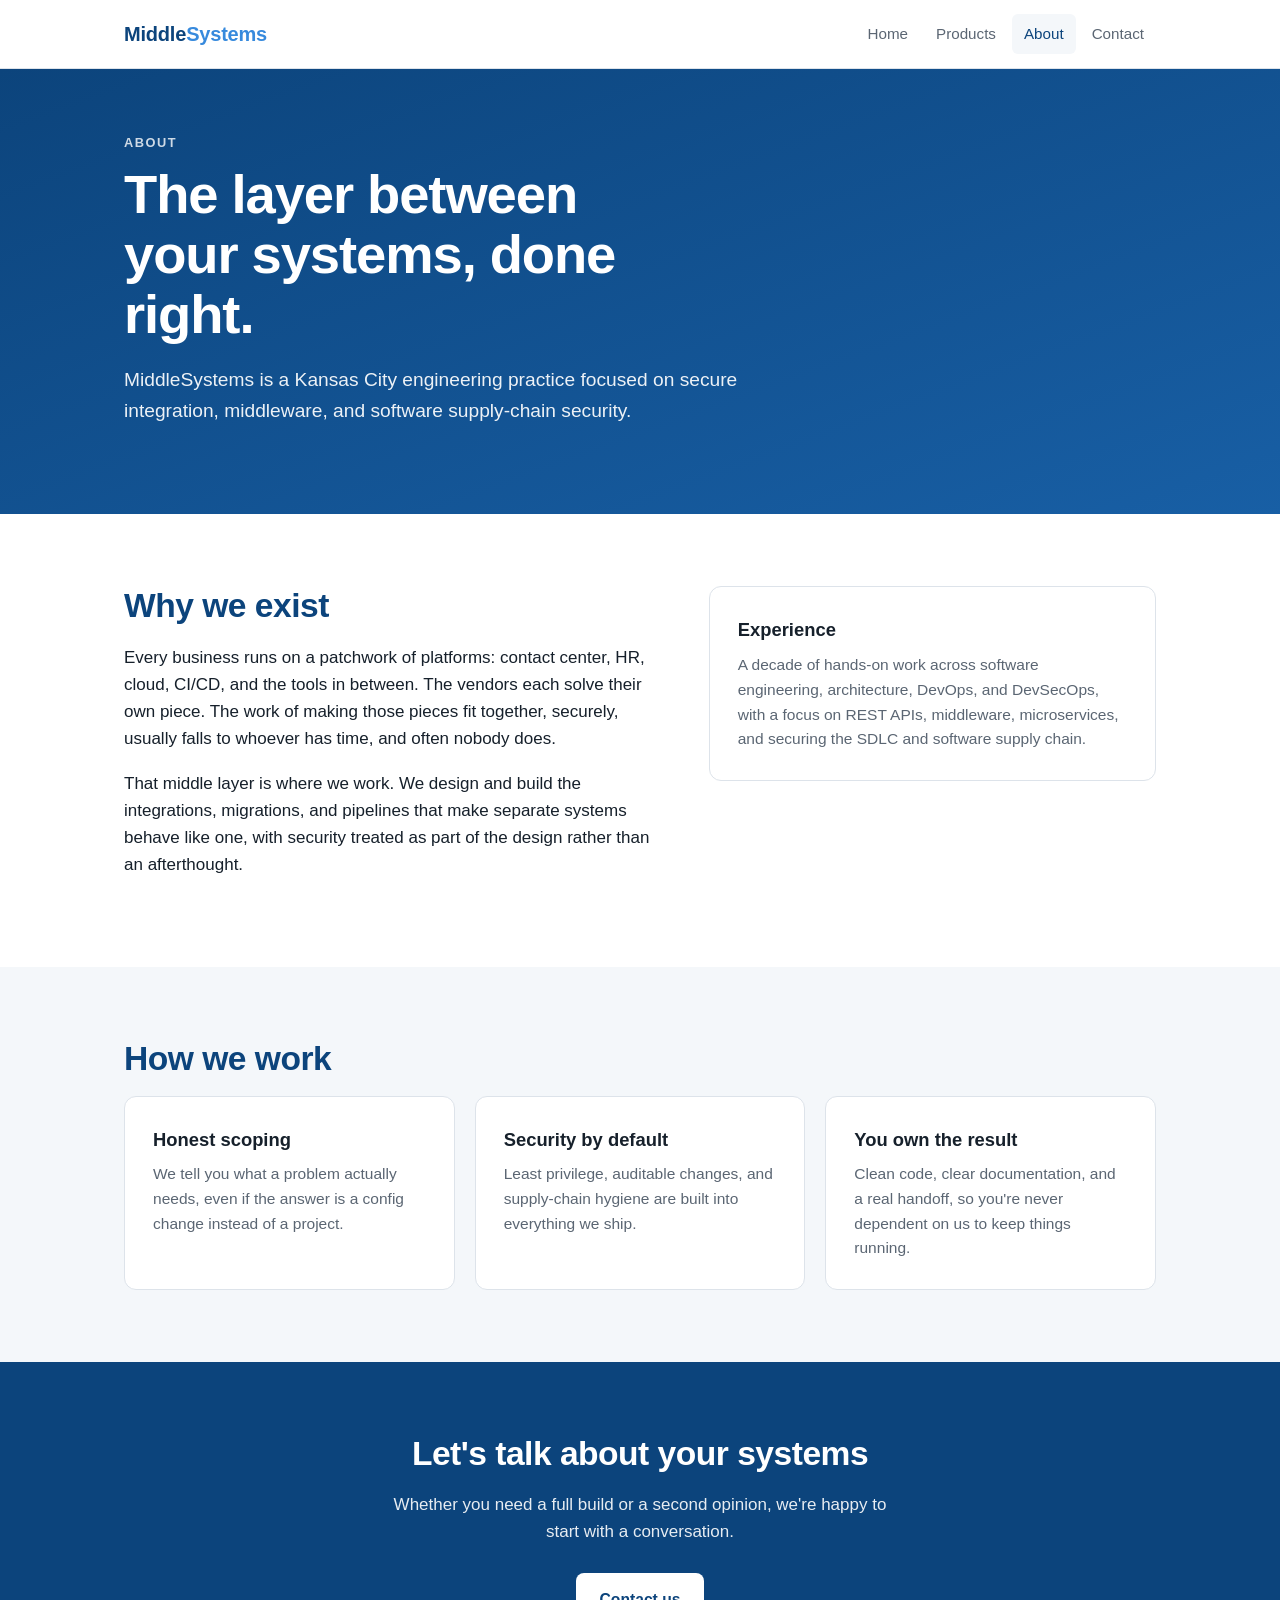
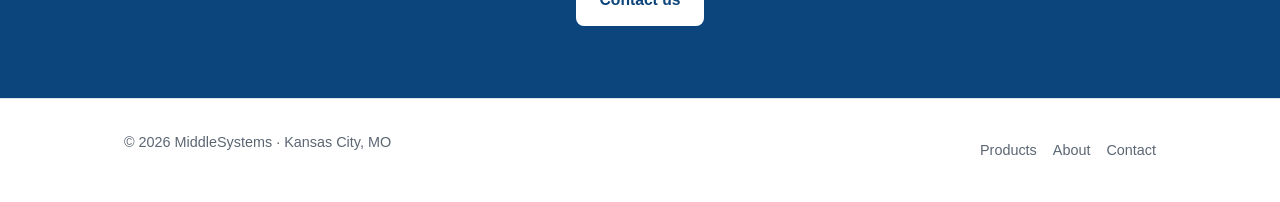
==== about.html @ 0b807412 "Init" ====
<!DOCTYPE html>
<html lang="en">
<head>
  <meta charset="utf-8">
  <meta name="viewport" content="width=device-width, initial-scale=1">
  <title>About | MiddleSystems</title>
  <meta name="description" content="MiddleSystems is a Kansas City engineering firm focused on secure integration, middleware, and software supply-chain security.">
  <link rel="stylesheet" href="styles.css">
  <link rel="icon" href="/favicon.ico" type="image/x-icon">
</head>
<body>
  <header class="site-header">
    <div class="wrap">
      <a class="brand" href="index.html">Middle<span>Systems</span></a>
      <nav class="nav" aria-label="Main">
        <a href="index.html">Home</a>
        <a href="products.html">Products</a>
        <a href="about.html" aria-current="page">About</a>
        <a href="contact.html">Contact</a>
      </nav>
    </div>
  </header>

  <main>
    <section class="hero small">
      <div class="wrap">
        <p class="eyebrow">About</p>
        <h1>The layer between your systems, done right.</h1>
        <p class="lead">MiddleSystems is a Kansas City engineering practice focused on secure integration, middleware, and software supply-chain security.</p>
      </div>
    </section>

    <section>
      <div class="wrap two-col">
        <div>
          <h2>Why we exist</h2>
          <p>Every business runs on a patchwork of platforms: contact center, HR, cloud, CI/CD, and the tools in between. The vendors each solve their own piece. The work of making those pieces fit together, securely, usually falls to whoever has time, and often nobody does.</p>
          <p>That middle layer is where we work. We design and build the integrations, migrations, and pipelines that make separate systems behave like one, with security treated as part of the design rather than an afterthought.</p>
        </div>
        <div class="card">
          <h3>Experience</h3>
          <p>A decade of hands-on work across software engineering, architecture, DevOps, and DevSecOps, with a focus on REST APIs, middleware, microservices, and securing the SDLC and software supply chain.</p>
        </div>
      </div>
    </section>

    <section class="soft">
      <div class="wrap">
        <h2>How we work</h2>
        <div class="grid">
          <div class="card">
            <h3>Honest scoping</h3>
            <p>We tell you what a problem actually needs, even if the answer is a config change instead of a project.</p>
          </div>
          <div class="card">
            <h3>Security by default</h3>
            <p>Least privilege, auditable changes, and supply-chain hygiene are built into everything we ship.</p>
          </div>
          <div class="card">
            <h3>You own the result</h3>
            <p>Clean code, clear documentation, and a real handoff, so you're never dependent on us to keep things running.</p>
          </div>
        </div>
      </div>
    </section>

    <section class="cta-band">
      <div class="wrap">
        <h2>Let's talk about your systems</h2>
        <p>Whether you need a full build or a second opinion, we're happy to start with a conversation.</p>
        <a class="btn btn-light" href="contact.html">Contact us</a>
      </div>
    </section>
  </main>

  <footer class="site-footer">
    <div class="wrap">
      <span>&copy; <span id="yr">2026</span> MiddleSystems &middot; Kansas City, MO</span>
      <span><a href="products.html">Products</a><a href="about.html">About</a><a href="contact.html">Contact</a></span>
    </div>
  </footer>
  <script>document.getElementById('yr').textContent = new Date().getFullYear();</script>
</body>
</html>
---- styles.css ----
:root {
  --navy: #0C447C;
  --blue: #185FA5;
  --accent: #378ADD;
  --ink: #16202b;
  --muted: #5b6673;
  --line: #dde3ea;
  --bg: #ffffff;
  --bg-soft: #f4f7fa;
  --max: 1080px;
}

* { box-sizing: border-box; }

html { -webkit-text-size-adjust: 100%; }

body {
  margin: 0;
  font-family: "Inter", -apple-system, BlinkMacSystemFont, "Segoe UI", Roboto, Helvetica, Arial, sans-serif;
  color: var(--ink);
  background: var(--bg);
  line-height: 1.6;
  font-size: 17px;
}

a { color: var(--blue); }
a:hover { color: var(--navy); }

.wrap { max-width: var(--max); margin: 0 auto; padding: 0 24px; }

/* Header */
.site-header {
  border-bottom: 1px solid var(--line);
  background: var(--bg);
  position: sticky;
  top: 0;
  z-index: 10;
}
.site-header .wrap {
  display: flex;
  align-items: center;
  justify-content: space-between;
  min-height: 68px;
  gap: 16px;
  flex-wrap: wrap;
}
.brand {
  font-weight: 700;
  font-size: 1.25rem;
  letter-spacing: -0.01em;
  color: var(--navy);
  text-decoration: none;
}
.brand span { color: var(--accent); }
.nav { display: flex; gap: 4px; flex-wrap: wrap; }
.nav a {
  text-decoration: none;
  color: var(--muted);
  font-weight: 500;
  padding: 8px 12px;
  border-radius: 6px;
  font-size: 0.95rem;
}
.nav a:hover { color: var(--navy); background: var(--bg-soft); }
.nav a[aria-current="page"] { color: var(--navy); background: var(--bg-soft); }

/* Hero */
.hero {
  background: linear-gradient(160deg, var(--navy) 0%, var(--blue) 100%);
  color: #fff;
  padding: 96px 0 88px;
}
.hero.small { padding: 64px 0 56px; }
.eyebrow {
  text-transform: uppercase;
  letter-spacing: 0.12em;
  font-size: 0.8rem;
  font-weight: 600;
  opacity: 0.8;
  margin: 0 0 12px;
}
.hero h1 {
  font-size: clamp(2.2rem, 5vw, 3.4rem);
  line-height: 1.1;
  letter-spacing: -0.02em;
  margin: 0 0 20px;
  max-width: 18ch;
}
.hero p.lead {
  font-size: 1.2rem;
  max-width: 60ch;
  margin: 0 0 32px;
  opacity: 0.92;
}

/* Buttons */
.btn {
  display: inline-block;
  padding: 12px 22px;
  border-radius: 8px;
  font-weight: 600;
  text-decoration: none;
  font-size: 0.98rem;
  border: 2px solid transparent;
}
.btn-light { background: #fff; color: var(--navy); }
.btn-light:hover { background: #e9f1fa; color: var(--navy); }
.btn-ghost { border-color: rgba(255,255,255,0.6); color: #fff; margin-left: 8px; }
.btn-ghost:hover { background: rgba(255,255,255,0.1); color: #fff; }
.btn-primary { background: var(--navy); color: #fff; }
.btn-primary:hover { background: var(--blue); color: #fff; }

/* Sections */
section { padding: 72px 0; }
section.soft { background: var(--bg-soft); }
h2 {
  font-size: clamp(1.6rem, 3vw, 2.1rem);
  letter-spacing: -0.015em;
  line-height: 1.2;
  margin: 0 0 16px;
  color: var(--navy);
}
h3 { font-size: 1.15rem; margin: 0 0 8px; color: var(--ink); }
.section-intro { color: var(--muted); max-width: 64ch; margin: 0 0 40px; }

.grid {
  display: grid;
  grid-template-columns: repeat(auto-fit, minmax(240px, 1fr));
  gap: 20px;
}
.card {
  background: var(--bg);
  border: 1px solid var(--line);
  border-radius: 12px;
  padding: 28px;
}
.card p { margin: 0; color: var(--muted); font-size: 0.97rem; }
.card .num {
  display: inline-block;
  font-size: 0.8rem;
  font-weight: 700;
  color: var(--accent);
  letter-spacing: 0.08em;
  margin-bottom: 10px;
}

.two-col {
  display: grid;
  grid-template-columns: 1.2fr 1fr;
  gap: 48px;
  align-items: start;
}
@media (max-width: 800px) {
  .two-col { grid-template-columns: 1fr; gap: 32px; }
}

.checklist { list-style: none; padding: 0; margin: 0; }
.checklist li {
  padding: 10px 0 10px 30px;
  border-bottom: 1px solid var(--line);
  position: relative;
}
.checklist li:last-child { border-bottom: 0; }
.checklist li::before {
  content: "";
  position: absolute;
  left: 4px;
  top: 18px;
  width: 10px;
  height: 10px;
  border-radius: 50%;
  background: var(--accent);
}

.tag {
  display: inline-block;
  font-size: 0.78rem;
  font-weight: 600;
  padding: 4px 10px;
  border-radius: 999px;
  background: #e6f0fb;
  color: var(--blue);
  margin: 0 0 16px;
}
.hero .tag { background: rgba(255,255,255,0.15); color: #fff; }

.product-card {
  border: 1px solid var(--line);
  border-radius: 14px;
  padding: 40px;
  background: var(--bg);
}
.product-card h2 { margin-top: 0; }

.cta-band {
  background: var(--navy);
  color: #fff;
  text-align: center;
}
.cta-band h2 { color: #fff; }
.cta-band p { opacity: 0.9; max-width: 56ch; margin: 0 auto 28px; }

.contact-list { list-style: none; padding: 0; margin: 0; }
.contact-list li { padding: 18px 0; border-bottom: 1px solid var(--line); }
.contact-list li:last-child { border-bottom: 0; }
.contact-list .label {
  display: block;
  font-size: 0.8rem;
  text-transform: uppercase;
  letter-spacing: 0.08em;
  color: var(--muted);
  font-weight: 600;
  margin-bottom: 4px;
}
.contact-list a, .contact-list .value { font-size: 1.15rem; font-weight: 600; text-decoration: none; }

/* Footer */
.site-footer {
  border-top: 1px solid var(--line);
  padding: 32px 0;
  color: var(--muted);
  font-size: 0.9rem;
}
.site-footer .wrap {
  display: flex;
  justify-content: space-between;
  gap: 16px;
  flex-wrap: wrap;
}
.site-footer a { color: var(--muted); text-decoration: none; margin-left: 16px; }
.site-footer a:first-child { margin-left: 0; }
.site-footer a:hover { color: var(--navy); }

/* Comfortable tap targets for inline links */
.contact-list a { display: inline-block; padding: 6px 0; }
.site-footer a { display: inline-block; padding: 8px 0; }

@media (max-width: 560px) {
  body { font-size: 16px; }
  .site-header .wrap { padding-top: 10px; padding-bottom: 6px; gap: 6px; }
  .nav { margin-left: -12px; }
  .card { padding: 24px 22px; }
  .hero { padding: 64px 0 56px; }
  .btn-ghost { margin-left: 0; margin-top: 10px; }
  .product-card { padding: 28px 22px; }
  section { padding: 56px 0; }
}
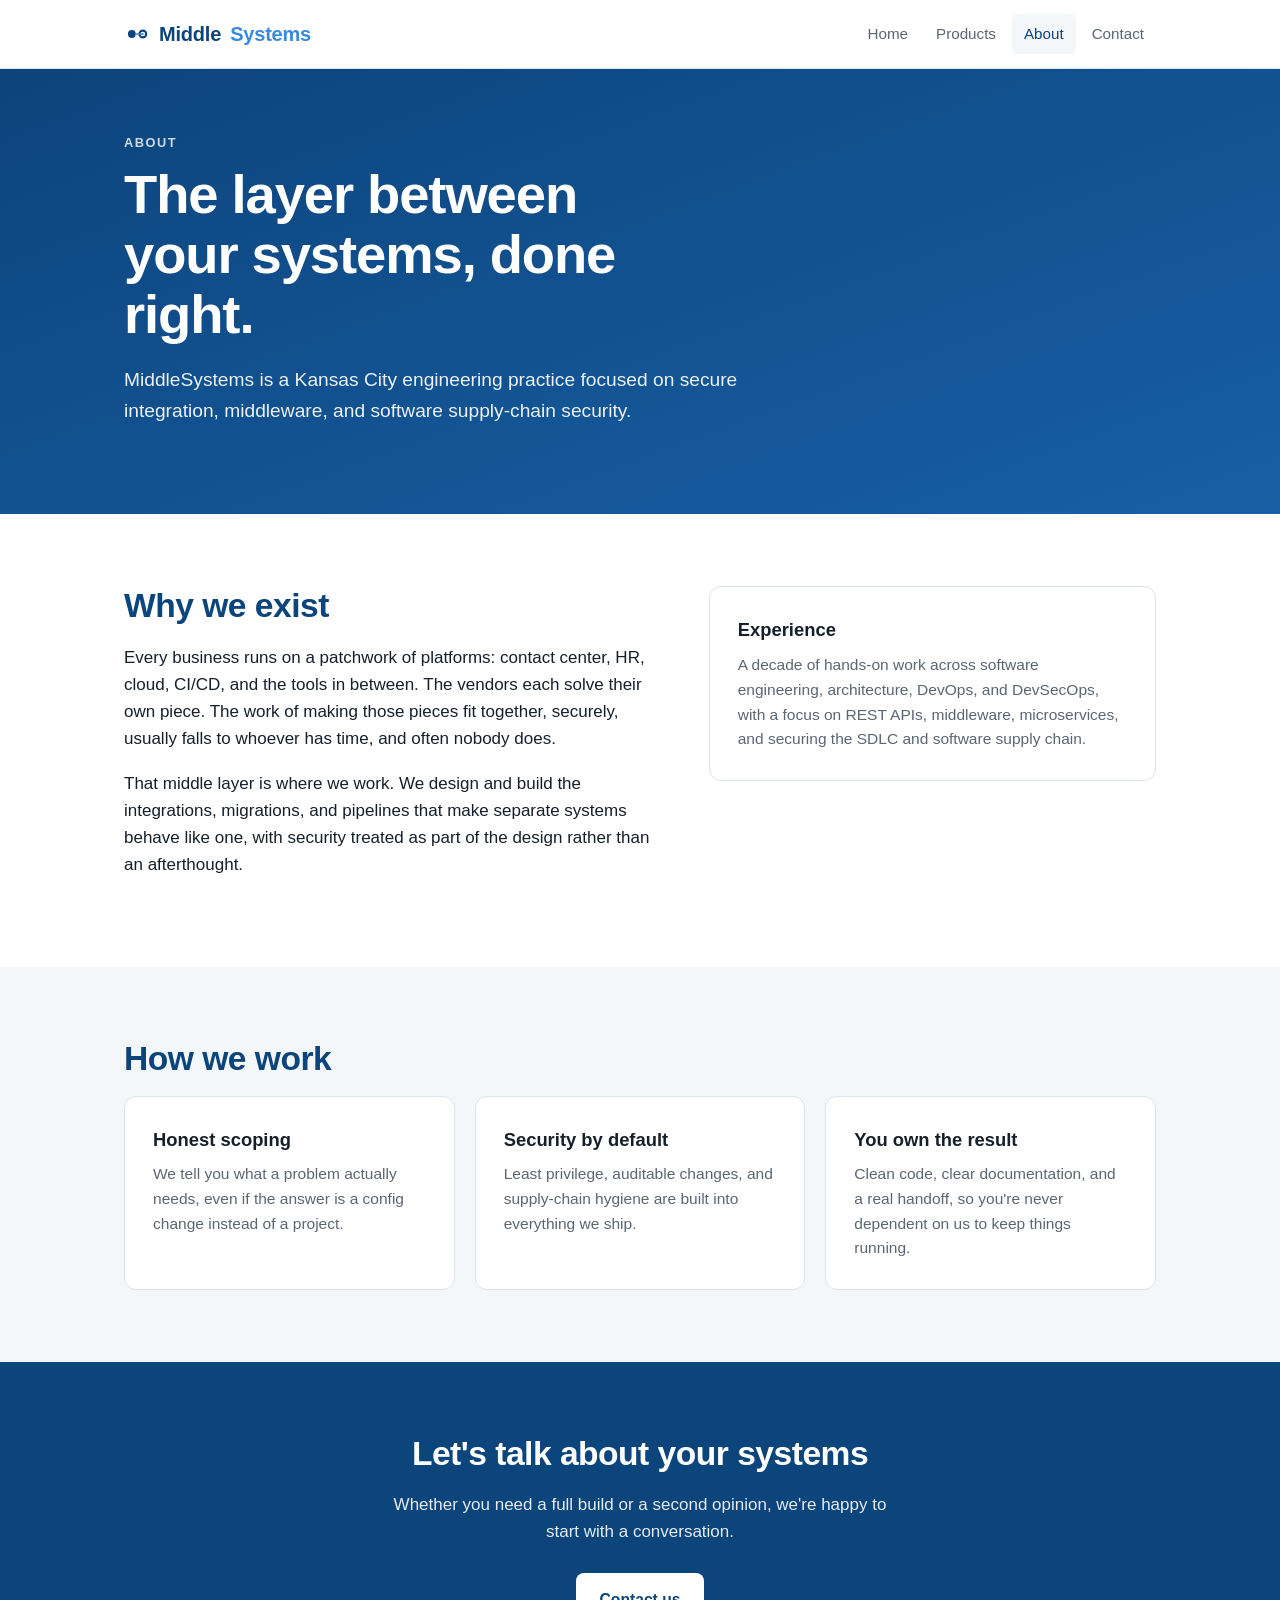
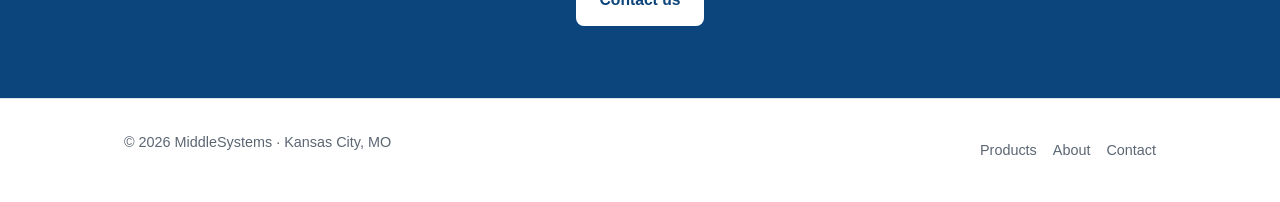
==== commit 31a735ad: "Add Plug & Socket brand mark to header and favicons New logo mark (a plug seated in a socket, in the" ====
--- a/about.html
+++ b/about.html
@@ -6,12 +6,14 @@
   <title>About | MiddleSystems</title>
   <meta name="description" content="MiddleSystems is a Kansas City engineering firm focused on secure integration, middleware, and software supply-chain security.">
   <link rel="stylesheet" href="styles.css">
-  <link rel="icon" href="/favicon.ico" type="image/x-icon">
+  <link rel="icon" href="/favicon.ico" sizes="any">
+  <link rel="icon" href="/favicon.png" type="image/png">
+  <link rel="apple-touch-icon" href="/apple-touch-icon.png">
 </head>
 <body>
   <header class="site-header">
     <div class="wrap">
-      <a class="brand" href="index.html">Middle<span>Systems</span></a>
+      <a class="brand" href="index.html"><svg class="brand-icon" viewBox="0 0 200 200" aria-hidden="true"><circle cx="60" cy="100" r="30" fill="#0C447C"/><path d="M179,100 A34,34 0 1,0 111,100 A34,34 0 1,0 179,100 Z M163,100 A18,18 0 1,1 127,100 A18,18 0 1,1 163,100 Z" fill-rule="evenodd" fill="#0C447C"/><rect x="84" y="95" width="61" height="10" rx="5" fill="#378ADD"/><circle cx="145" cy="100" r="7" fill="#378ADD"/></svg>Middle<span>Systems</span></a>
       <nav class="nav" aria-label="Main">
         <a href="index.html">Home</a>
         <a href="products.html">Products</a>
--- a/styles.css
+++ b/styles.css
@@ -45,6 +45,9 @@
   flex-wrap: wrap;
 }
 .brand {
+  display: inline-flex;
+  align-items: center;
+  gap: 9px;
   font-weight: 700;
   font-size: 1.25rem;
   letter-spacing: -0.01em;
@@ -52,6 +55,7 @@
   text-decoration: none;
 }
 .brand span { color: var(--accent); }
+.brand-icon { width: 26px; height: 26px; flex: none; }
 .nav { display: flex; gap: 4px; flex-wrap: wrap; }
 .nav a {
   text-decoration: none;
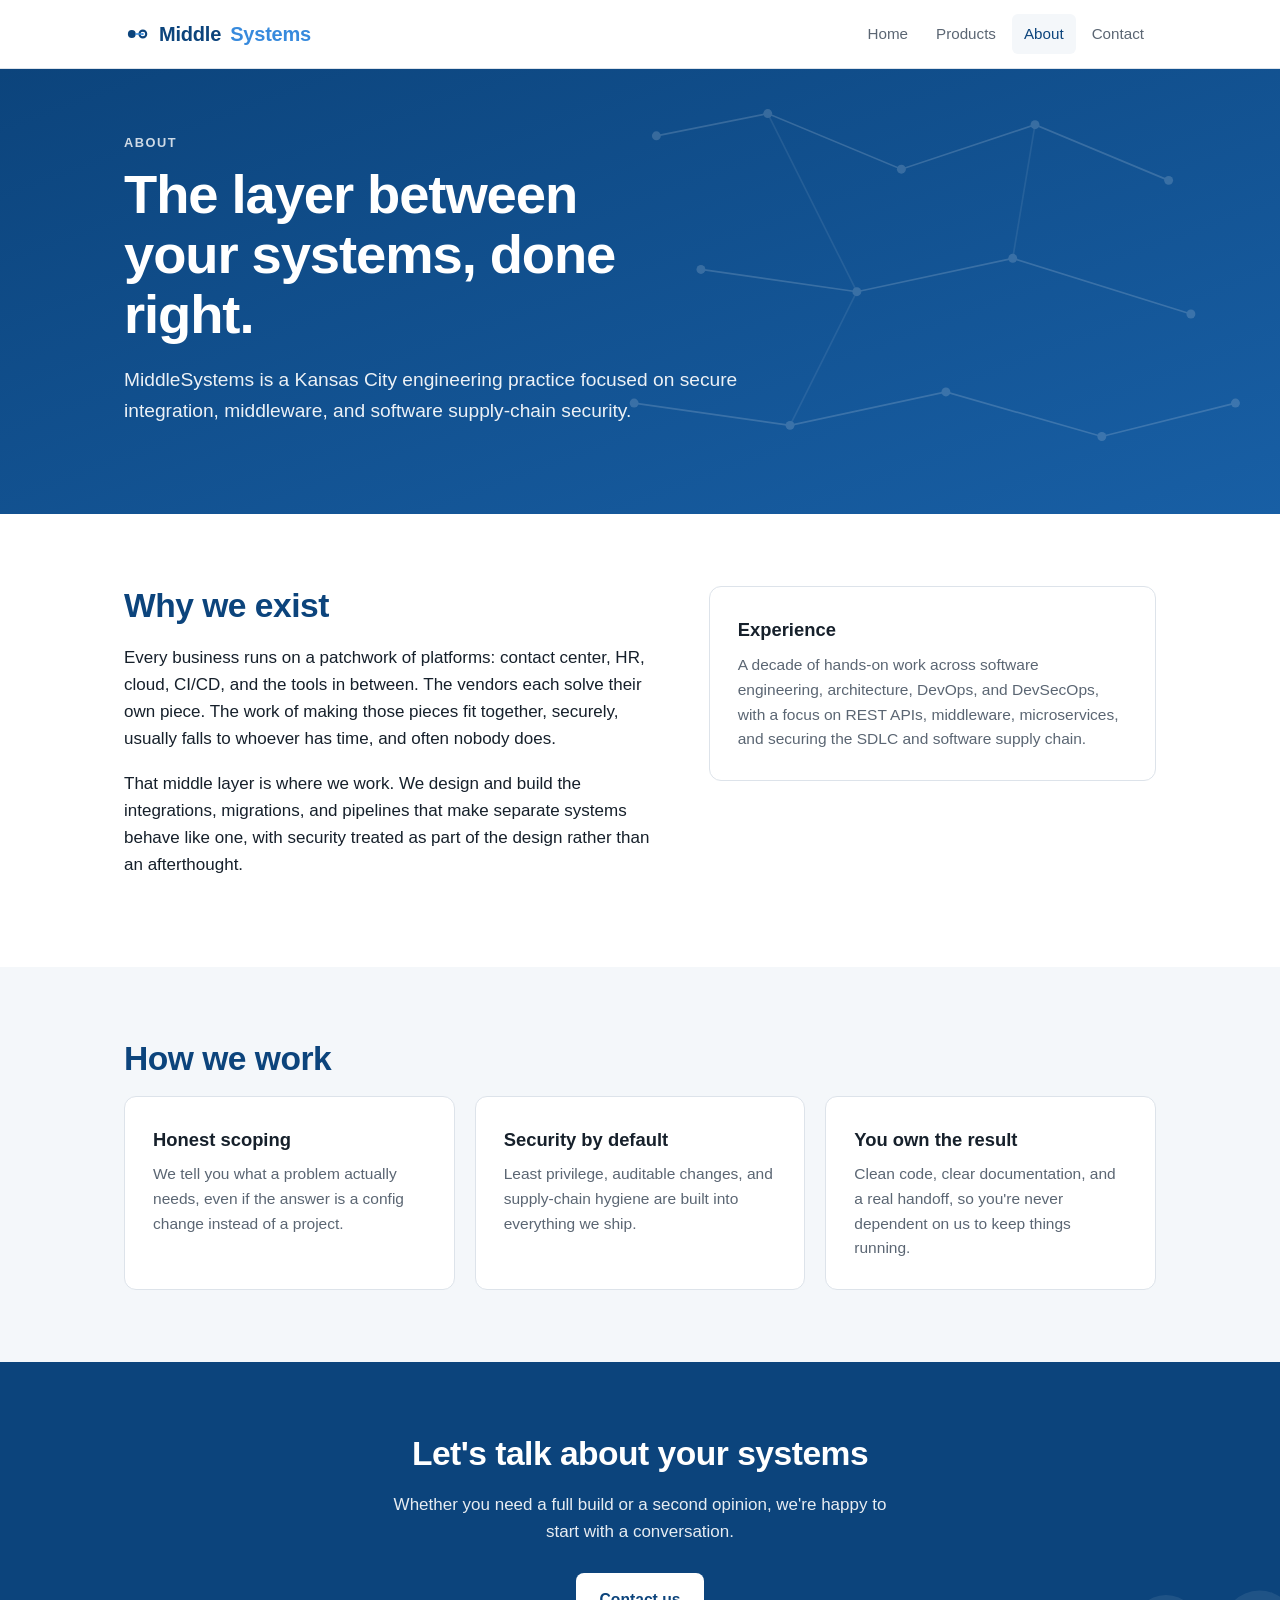
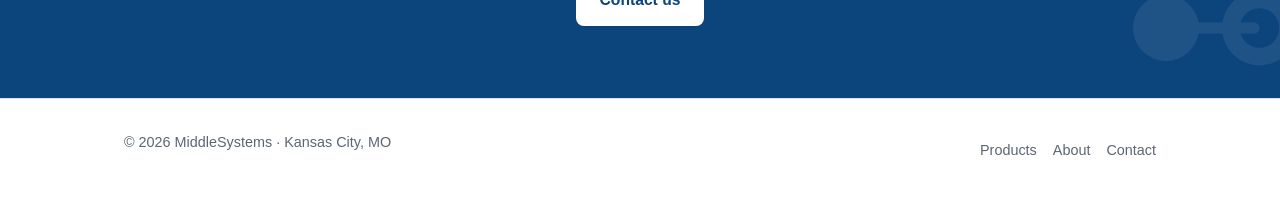
==== commit 657bcde9: "Add hero background pattern, service icons, and CTA watermark Breaks up the flat color sections with" ====
--- a/about.html
+++ b/about.html
@@ -25,6 +25,21 @@
 
   <main>
     <section class="hero small">
+      <svg class="hero-pattern" viewBox="0 0 640 400" preserveAspectRatio="xMaxYMid slice" aria-hidden="true">
+        <g fill="#ffffff">
+          <circle cx="80" cy="60" r="4"/><circle cx="180" cy="40" r="4"/><circle cx="300" cy="90" r="4"/><circle cx="420" cy="50" r="4"/><circle cx="540" cy="100" r="4"/>
+          <circle cx="120" cy="180" r="4"/><circle cx="260" cy="200" r="4"/><circle cx="400" cy="170" r="4"/><circle cx="560" cy="220" r="4"/>
+          <circle cx="60" cy="300" r="4"/><circle cx="200" cy="320" r="4"/><circle cx="340" cy="290" r="4"/><circle cx="480" cy="330" r="4"/><circle cx="600" cy="300" r="4"/>
+        </g>
+        <g stroke="#ffffff" stroke-width="1.5" fill="none">
+          <path d="M80,60 L180,40 L300,90 L420,50 L540,100"/>
+          <path d="M120,180 L260,200 L400,170 L560,220"/>
+          <path d="M60,300 L200,320 L340,290 L480,330 L600,300"/>
+          <path d="M180,40 L260,200" opacity="0.5"/>
+          <path d="M420,50 L400,170" opacity="0.5"/>
+          <path d="M200,320 L260,200" opacity="0.5"/>
+        </g>
+      </svg>
       <div class="wrap">
         <p class="eyebrow">About</p>
         <h1>The layer between your systems, done right.</h1>
@@ -67,6 +82,11 @@
     </section>
 
     <section class="cta-band">
+      <svg class="cta-watermark" viewBox="0 0 200 200" aria-hidden="true">
+        <circle cx="60" cy="100" r="30" fill="#ffffff"/>
+        <path d="M179,100 A34,34 0 1,0 111,100 A34,34 0 1,0 179,100 Z M163,100 A18,18 0 1,1 127,100 A18,18 0 1,1 163,100 Z" fill-rule="evenodd" fill="#ffffff"/>
+        <rect x="84" y="95" width="61" height="10" rx="5" fill="#ffffff"/>
+      </svg>
       <div class="wrap">
         <h2>Let's talk about your systems</h2>
         <p>Whether you need a full build or a second opinion, we're happy to start with a conversation.</p>
--- a/styles.css
+++ b/styles.css
@@ -73,8 +73,20 @@
   background: linear-gradient(160deg, var(--navy) 0%, var(--blue) 100%);
   color: #fff;
   padding: 96px 0 88px;
+  position: relative;
+  overflow: hidden;
 }
 .hero.small { padding: 64px 0 56px; }
+.hero .wrap { position: relative; z-index: 1; }
+.hero-pattern {
+  position: absolute;
+  top: 0;
+  right: 0;
+  width: 55%;
+  height: 100%;
+  opacity: 0.16;
+  pointer-events: none;
+}
 .eyebrow {
   text-transform: uppercase;
   letter-spacing: 0.12em;
@@ -146,6 +158,13 @@
   color: var(--accent);
   letter-spacing: 0.08em;
   margin-bottom: 10px;
+}
+.card .icon {
+  display: block;
+  width: 42px;
+  height: 42px;
+  margin-bottom: 14px;
+  color: var(--navy);
 }
 
 .two-col {
@@ -200,9 +219,21 @@
   background: var(--navy);
   color: #fff;
   text-align: center;
-}
+  position: relative;
+  overflow: hidden;
+}
+.cta-band .wrap { position: relative; z-index: 1; }
 .cta-band h2 { color: #fff; }
 .cta-band p { opacity: 0.9; max-width: 56ch; margin: 0 auto 28px; }
+.cta-watermark {
+  position: absolute;
+  right: -40px;
+  bottom: -40px;
+  width: 220px;
+  height: 220px;
+  opacity: 0.08;
+  pointer-events: none;
+}
 
 .contact-list { list-style: none; padding: 0; margin: 0; }
 .contact-list li { padding: 18px 0; border-bottom: 1px solid var(--line); }
@@ -239,6 +270,10 @@
 .contact-list a { display: inline-block; padding: 6px 0; }
 .site-footer a { display: inline-block; padding: 8px 0; }
 
+@media (max-width: 800px) {
+  .hero-pattern { display: none; }
+}
+
 @media (max-width: 560px) {
   body { font-size: 16px; }
   .site-header .wrap { padding-top: 10px; padding-bottom: 6px; gap: 6px; }
@@ -248,4 +283,5 @@
   .btn-ghost { margin-left: 0; margin-top: 10px; }
   .product-card { padding: 28px 22px; }
   section { padding: 56px 0; }
-}
+  .cta-watermark { width: 140px; height: 140px; right: -30px; bottom: -30px; }
+}
